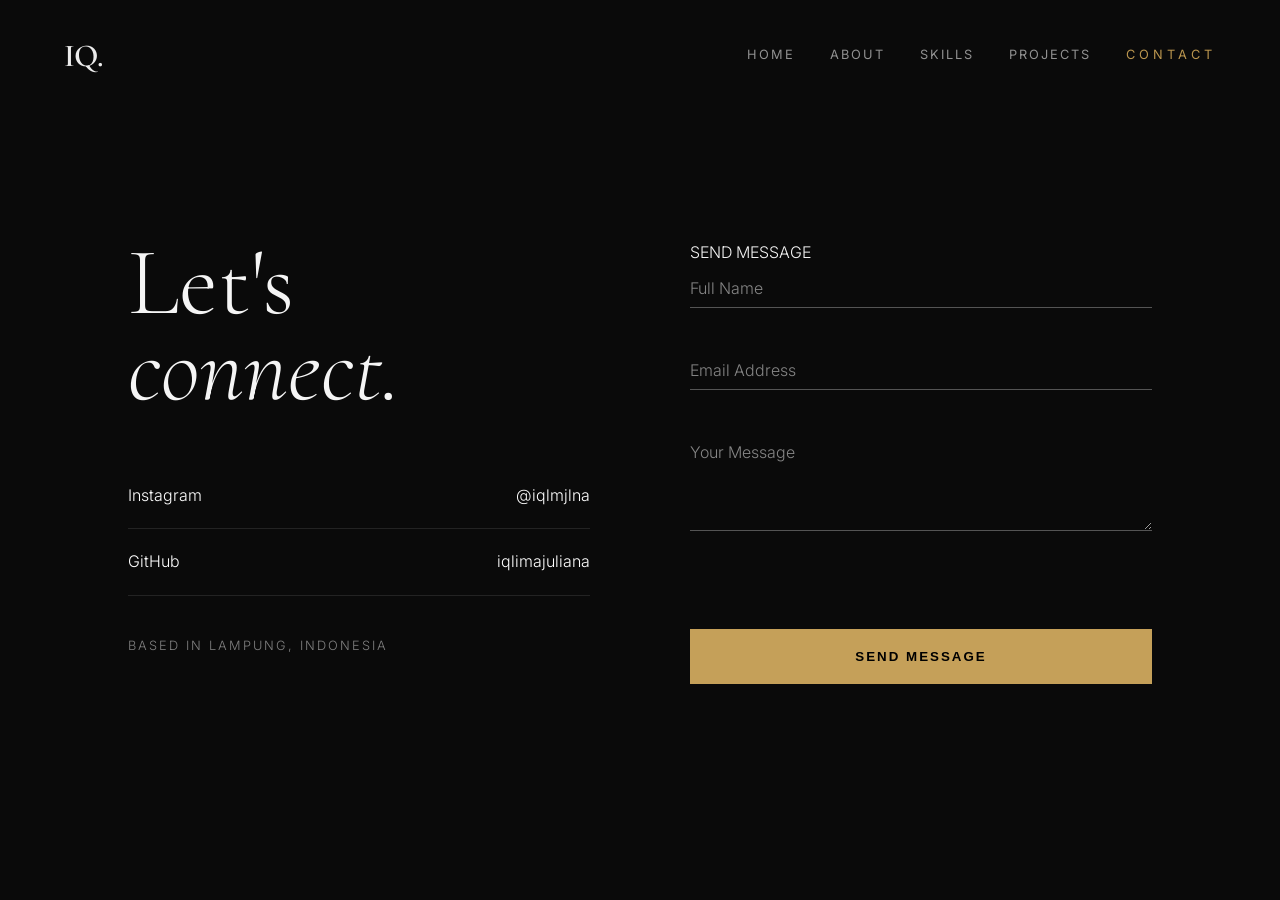
==== contact.html @ c34dc78e "Add files via upload utp" ====
<!DOCTYPE html>
<html lang="id">
<head>
    <meta charset="UTF-8">
    <meta name="viewport" content="width=device-width, initial-scale=1.0">
    <title>Contact | Iqlima Juliana</title>
    <link rel="stylesheet" href="style.css">
</head>
<body>
    <header>
        <div class="logo"><a href="index.html">IQ.</a></div>
        <nav class="nav-links">
            <a href="index.html">Home</a>
            <a href="about.html">About</a>
            <a href="skills.html">Skills</a>
            <a href="project.html">Projects</a>
            <a href="contact.html" class="active">Contact</a>
        </nav>
    </header>

    <section class="contact-section">
        <div class="container contact-container">
            <div class="contact-info">
                <h1 class="contact-title">Let's <br><em>connect.</em></h1>
                <div class="social-links">
                    <a href="#" class="social-item">
                        <span class="social-label">Instagram</span>
                        <span class="social-handle">@iqlmjlna</span>
                    </a>
                    <a href="#" class="social-item">
                        <span class="social-label">GitHub</span>
                        <span class="social-handle">iqlimajuliana</span>
                    </a>
                    <p class="location-tag">Based in Lampung, Indonesia</p>
                </div>
            </div>

            <div class="contact-form-wrapper">
                <p class="form-sub">SEND MESSAGE</p>

                <form class="contact-form" id="contactForm" action="mailto:iqlimajuliana@gmail.com" method="post" enctype="text/plain">
                    <div class="input-group">
                        <input type="text" id="name" name="Nama" required>
                        <label for="name">Full Name</label>
                    </div>
                    <div class="input-group">
                        <input type="email" id="email" name="Email" required>
                        <label for="email">Email Address</label>
                    </div>
                    <div class="input-group">
                        <textarea id="message" name="Pesan" rows="4" required></textarea>
                        <label for="message">Your Message</label>
                    </div>

                    <p id="error-msg" style="color: #ff6b6b; font-size: 0.8rem; margin-bottom: 15px; min-height: 1.2em; font-family: sans-serif;"></p>
                    
                    <button type="submit" class="btn-send" id="submitBtn">
                        <span>SEND MESSAGE</span>
                    </button>
                </form>
            </div>
        </div>
    </section>

    <script src="script.js"></script>
</body>
</html>
---- style.css ----
/* --- GLOBAL STYLES --- */
@import url('https://fonts.googleapis.com/css2?family=Cormorant+Garamond:ital,wght@0,300;0,600;1,300&family=Inter:wght@300;400;600;800&display=swap');

:root {
    --bg-dark: #0a0a0a;
    --text-light: #f5f5f5;
    --accent: #c5a059; /* Muted Gold */
    --font-serif: 'Cormorant Garamond', serif;
    --font-sans: 'Inter', sans-serif;
    --transition-smooth: all 0.8s cubic-bezier(0.22, 1, 0.36, 1);
}

* {
    margin: 0;
    padding: 0;
    box-sizing: border-box;
    outline: none;
}

body {
    background-color: var(--bg-dark);
    color: var(--text-light);
    font-family: var(--font-sans);
    line-height: 1.6;
    overflow-x: hidden;
    font-weight: 300;
}

/* LOGO & NAV */
header {
    position: fixed;
    top: 0;
    width: 100%;
    padding: 30px 5%;
    display: flex;
    justify-content: space-between;
    align-items: center;
    z-index: 1000;
    mix-blend-mode: difference; /* Efek teks berubah warna pas backgroundny beda */
}

.logo a {
    font-family: var(--font-serif);
    font-weight: 600;
    font-size: 2rem;
    text-decoration: none;
    color: var(--text-light);
    letter-spacing: -1px;
}

.nav-links {
    display: flex;
    gap: 35px;
}

.nav-links a {
    text-decoration: none;
    color: var(--text-light);
    font-size: 0.8rem;
    font-weight: 400;
    text-transform: uppercase;
    letter-spacing: 2px;
    opacity: 0.6;
    transition: var(--transition-smooth);
}

.nav-links a:hover, .nav-links a.active {
    opacity: 1;
    letter-spacing: 4px;
    color: var(--accent);
}

/* GRID & SECTION */
section {
    padding: 140px 10% 100px;
    min-height: 100vh;
}

.container {
    width: 100%;
    max-width: 1400px;
    margin: 0 auto;
}

.section-title {
    font-family: var(--font-serif);
    font-size: 4rem;
    font-weight: 300;
    letter-spacing: -1px;
    margin-bottom: 80px;
    border-bottom: 1px solid rgba(245, 245, 245, 0.1);
    padding-bottom: 20px;
}

/* HOME */
.hero {
    height: 100vh;
    display: flex;
    flex-direction: column;
    justify-content: center;
    align-items: center;
    overflow: hidden; /* biar gk scroll kl font ny kegedean */
}

.main-title {
    display: flex;
    flex-direction: column;
    align-items: center;
    line-height: 0.65; /* biar teksnya deket */
}

.main-title span {
    font-family: var(--font-serif); 
    font-style: italic;
    font-size: clamp(8rem, 25vw, 18rem); 
    font-weight: 500;
    letter-spacing: -0.04em;
    display: block;
}

.main-title .bottom {
    margin-top: -0.3em; 
    margin-left: 2.9em; 
}

.hero-sub-title {
    font-size: 1rem;
    letter-spacing: 0.3em;
    text-transform: uppercase;
    margin-bottom: -6rem; 
    z-index: 2;
    align-self: flex-start; 
    margin-left: 10%;
    justify-content: left;
    color: var(--accent);
}

/* ABOUT PAGE */
.about-grid {
    display: grid;
    grid-template-columns: 1fr 1.2fr;
    gap: 50px;
    align-items: center;
}

.about-image-wrapper {
    position: relative;
    overflow: hidden;
    border-radius: 4px;
}

.about-image-wrapper img {
    width: 100%;
    height: 500px;
    object-fit: cover;
    filter: grayscale(100%);
    transition: var(--transition-smooth);
}

.about-image-wrapper:hover img {
    filter: grayscale(0%);
    transform: scale(1.05);
}

.about-text h3 {
    font-family: var(--font-serif);
    font-size: 2.5rem;
    font-weight: 300;
    margin-bottom: 30px;
    line-height: 1.2;
}

.about-text p {
    font-size: 1.1rem;
    color: rgba(245, 245, 245, 0.8);
    margin-bottom: 20px;
    max-width: 600px;
}

/* SKILLS PAGE */
.skills-list {
    display: grid;
    grid-template-columns: repeat(auto-fill, minmax(300px, 1fr));
    gap: 40px;
}

.skill-item {
    background-color: rgba(255, 255, 255, 0.03);
    padding: 40px;
    border-radius: 4px;
    border: 1px solid rgba(255, 255, 255, 0.05);
    transition: var(--transition-smooth);
}

.skill-item:hover {
    background-color: rgba(255, 255, 255, 0.07);
    border-color: var(--accent);
    transform: translateY(-5px);
}

.skill-icon {
    width: 50px;
    height: 50px;
    margin-bottom: 30px;
    filter: grayscale(100%) brightness(1.5);
}

.skill-icon img {
    width: 100%; height: 100%; object-fit: contain;
}

.skill-info h3 {
    font-family: var(--font-serif);
    font-size: 1.8rem;
    font-weight: 300;
    margin-bottom: 10px;
}

.skill-info p {
    font-size: 0.9rem;
    color: rgba(245, 245, 245, 0.6);
}

/* PROJECT PAGE  */
.project-wrapper {
    display: flex;
    flex-direction: column;
    gap: 150px;
}

.project-section {
    display: grid;
    grid-template-columns: 1.5fr 1fr;
    gap: 60px;
    align-items: center;
}

.project-section.reverse {
    grid-template-columns: 1fr 1.5fr;
}

.project-section.reverse .single-project-img {
    grid-column: 2;
}

.project-section.reverse .project-details {
    grid-column: 1;
    grid-row: 1;
}

.single-project-img {
    width: 100%;
    aspect-ratio: 16/10;
    overflow: hidden;
    border-radius: 4px;
}

.single-project-img img {
    width: 100%; height: 100%; object-fit: cover;
    filter: grayscale(100%);
    transition: var(--transition-smooth);
}

.project-section:hover img {
    filter: grayscale(0%);
    transform: scale(1.03);
}

.project-details h2 {
    font-family: var(--font-serif);
    font-size: 3rem;
    font-weight: 300;
    line-height: 1.1;
    margin-bottom: 20px;
}

.project-meta {
    font-size: 0.8rem;
    text-transform: uppercase;
    letter-spacing: 2px;
    color: var(--accent);
}

/* CONTACT PAGE */
.contact-grid {
    display: grid;
    grid-template-columns: 1fr 1fr;
    gap: 100px;
}

.contact-title {
    font-family: var(--font-serif);
    font-size: 3.5rem;
    font-weight: 300;
    margin-bottom: 50px;
}

.social-item {
    display: flex;
    align-items: center;
    gap: 20px;
    padding: 25px 0;
    border-bottom: 1px solid rgba(245, 245, 245, 0.05);
    text-decoration: none;
    color: var(--text-light);
    transition: 0.3s;
}

.social-item:hover {
    color: var(--accent);
    padding-left: 10px;
}

.social-icon { width: 30px; height: 30px; filter: invert(1); }
.social-icon img { width: 100%; height: 100%; object-fit: contain; }
.social-info h3 { font-size: 1.1rem; font-weight: 600; }
.social-info p { font-size: 0.9rem; opacity: 0.6; }

/* CONTACT FORM */
.contact-container {
    display: grid;
    grid-template-columns: 1fr 1fr;
    gap: 100px;
    padding-top: 100px;
    align-items: start;
}

.contact-title {
    font-family: var(--font-serif);
    font-size: clamp(3rem, 8vw, 6rem);
    line-height: 0.9;
    margin-bottom: 50px;
}

/* Social Links Styling */
.social-item {
    display: flex;
    justify-content: space-between;
    padding: 20px 0;
    border-bottom: 1px solid rgba(255, 255, 255, 0.1);
    text-decoration: none;
    color: white;
    transition: 0.3s;
}

.social-item:hover {
    padding-left: 10px;
    color: #c5a059; /* Warna emas/cokelatmu */
}

/* Form Floating Label Effect */
.input-group {
    position: relative;
    margin-bottom: 40px;
}

.input-group input, 
.input-group textarea {
    width: 100%;
    background: transparent;
    border: none;
    border-bottom: 1px solid rgba(255, 255, 255, 0.3);
    padding: 10px 0;
    color: white;
    font-size: 1.1rem;
    outline: none;
}

.input-group label {
    position: absolute;
    left: 0;
    top: 10px;
    color: rgba(255, 255, 255, 0.5);
    transition: 0.3s;
    pointer-events: none;
}

/* Animasi saat input diklik atau diisi */
.input-group input:focus ~ label,
.input-group input:valid ~ label,
.input-group textarea:focus ~ label,
.input-group textarea:valid ~ label {

    top: -20px;
    font-size: 0.8rem;
    color: #c5a059;
}
.input-group input:focus:invalid,
.input-group textarea:focus:invalid {
    border-bottom: 1px solid #ff6b6b;
}

.input-group input:focus, 
.input-group textarea:focus {
    border-bottom: 1px solid #c5a059;
}

/* Memastikan label tidak menabrak teks error */
#error-msg {
    font-family: var(--font-sans);
    letter-spacing: 1px;
    text-transform: uppercase;
    font-weight: 600;
}

/* Responsivitas untuk mobile (karena kita baru nambah viewport) */
@media (max-width: 768px) {
    .contact-container {
        flex-direction: column;
        padding-top: 100px;
    }
    
    .contact-title {
        font-size: 3rem;
        margin-bottom: 40px;
    }
}

/* Button Styling */
.btn-send {
    width: 100%;
    background: #c5a059;
    color: black;
    border: none;
    padding: 20px;
    font-weight: 700;
    letter-spacing: 2px;
    cursor: pointer;
    transition: 0.3s;
    margin-top: 20px;
}

.btn-send:hover {
    background: white;
    transform: translateY(-5px);
}

.location-tag {
    margin-top: 40px;
    font-size: 0.8rem;
    opacity: 0.5;
    text-transform: uppercase;
    letter-spacing: 2px;
}
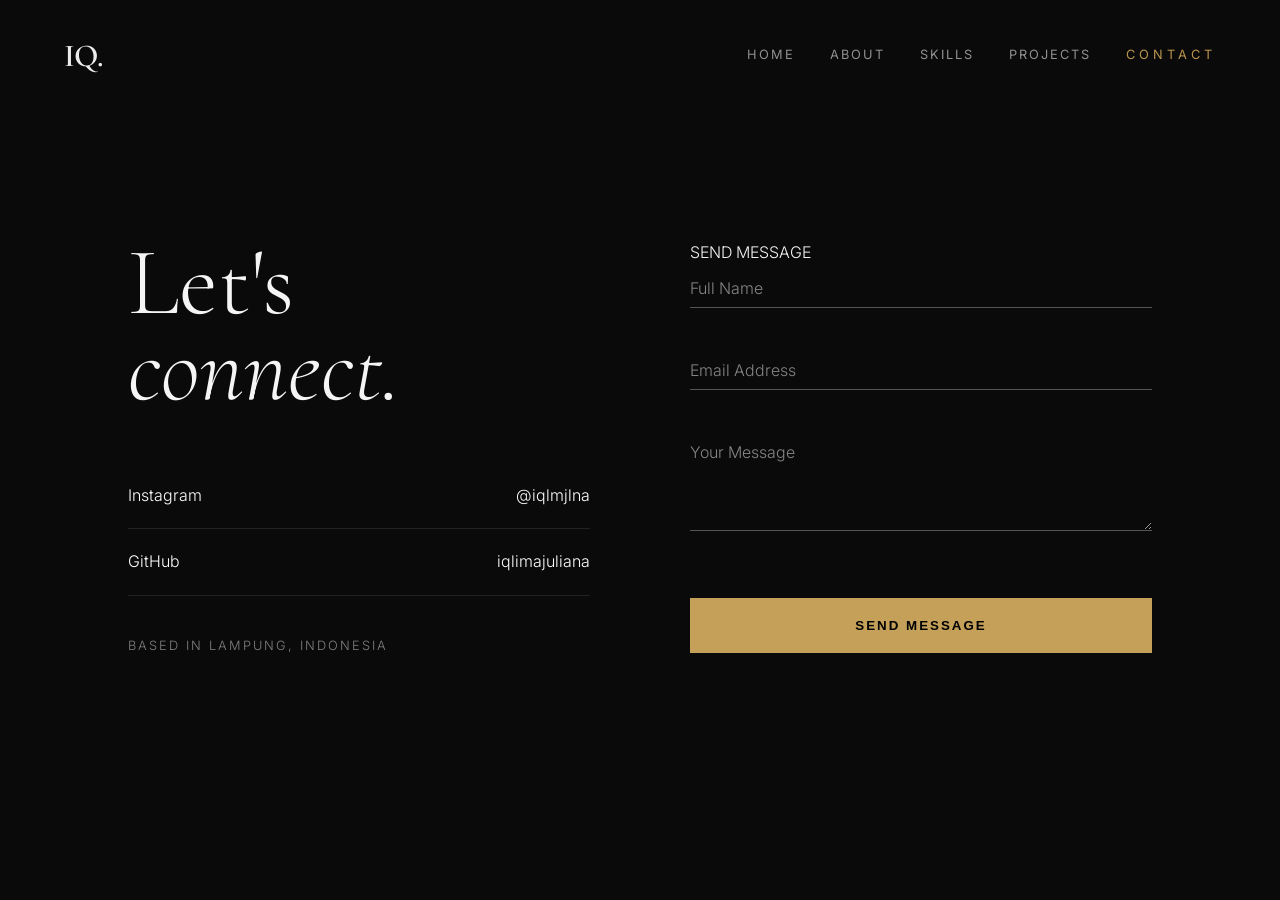
==== commit 460491ed: "Update contact.html" ====
--- a/contact.html
+++ b/contact.html
@@ -52,7 +52,7 @@
                         <label for="message">Your Message</label>
                     </div>
 
-                    <p id="error-msg" style="color: #ff6b6b; font-size: 0.8rem; margin-bottom: 15px; min-height: 1.2em; font-family: sans-serif;"></p>
+                    <p id="error-msg"></p>
                     
                     <button type="submit" class="btn-send" id="submitBtn">
                         <span>SEND MESSAGE</span>
@@ -64,4 +64,4 @@
 
     <script src="script.js"></script>
 </body>
-</html>+</html>
--- a/style.css
+++ b/style.css
@@ -130,7 +130,7 @@
     margin-bottom: -6rem; 
     z-index: 2;
     align-self: flex-start; 
-    margin-left: 10%;
+    margin-left: 8%;
     justify-content: left;
     color: var(--accent);
 }
@@ -345,7 +345,7 @@
 
 .social-item:hover {
     padding-left: 10px;
-    color: #c5a059; /* Warna emas/cokelatmu */
+    color: #c5a059; 
 }
 
 /* Form Floating Label Effect */
@@ -395,7 +395,6 @@
     border-bottom: 1px solid #c5a059;
 }
 
-/* Memastikan label tidak menabrak teks error */
 #error-msg {
     font-family: var(--font-sans);
     letter-spacing: 1px;
@@ -403,7 +402,6 @@
     font-weight: 600;
 }
 
-/* Responsivitas untuk mobile (karena kita baru nambah viewport) */
 @media (max-width: 768px) {
     .contact-container {
         flex-direction: column;
@@ -435,10 +433,20 @@
     transform: translateY(-5px);
 }
 
+.reveal {
+    opacity: 0;
+    transform: translateY(10px);
+    transition: all 0.6s ease;
+}
+
+.reveal.active {
+    opacity: 1;
+    transform: translateY(0);
+}
 .location-tag {
     margin-top: 40px;
     font-size: 0.8rem;
     opacity: 0.5;
     text-transform: uppercase;
     letter-spacing: 2px;
-}+}
